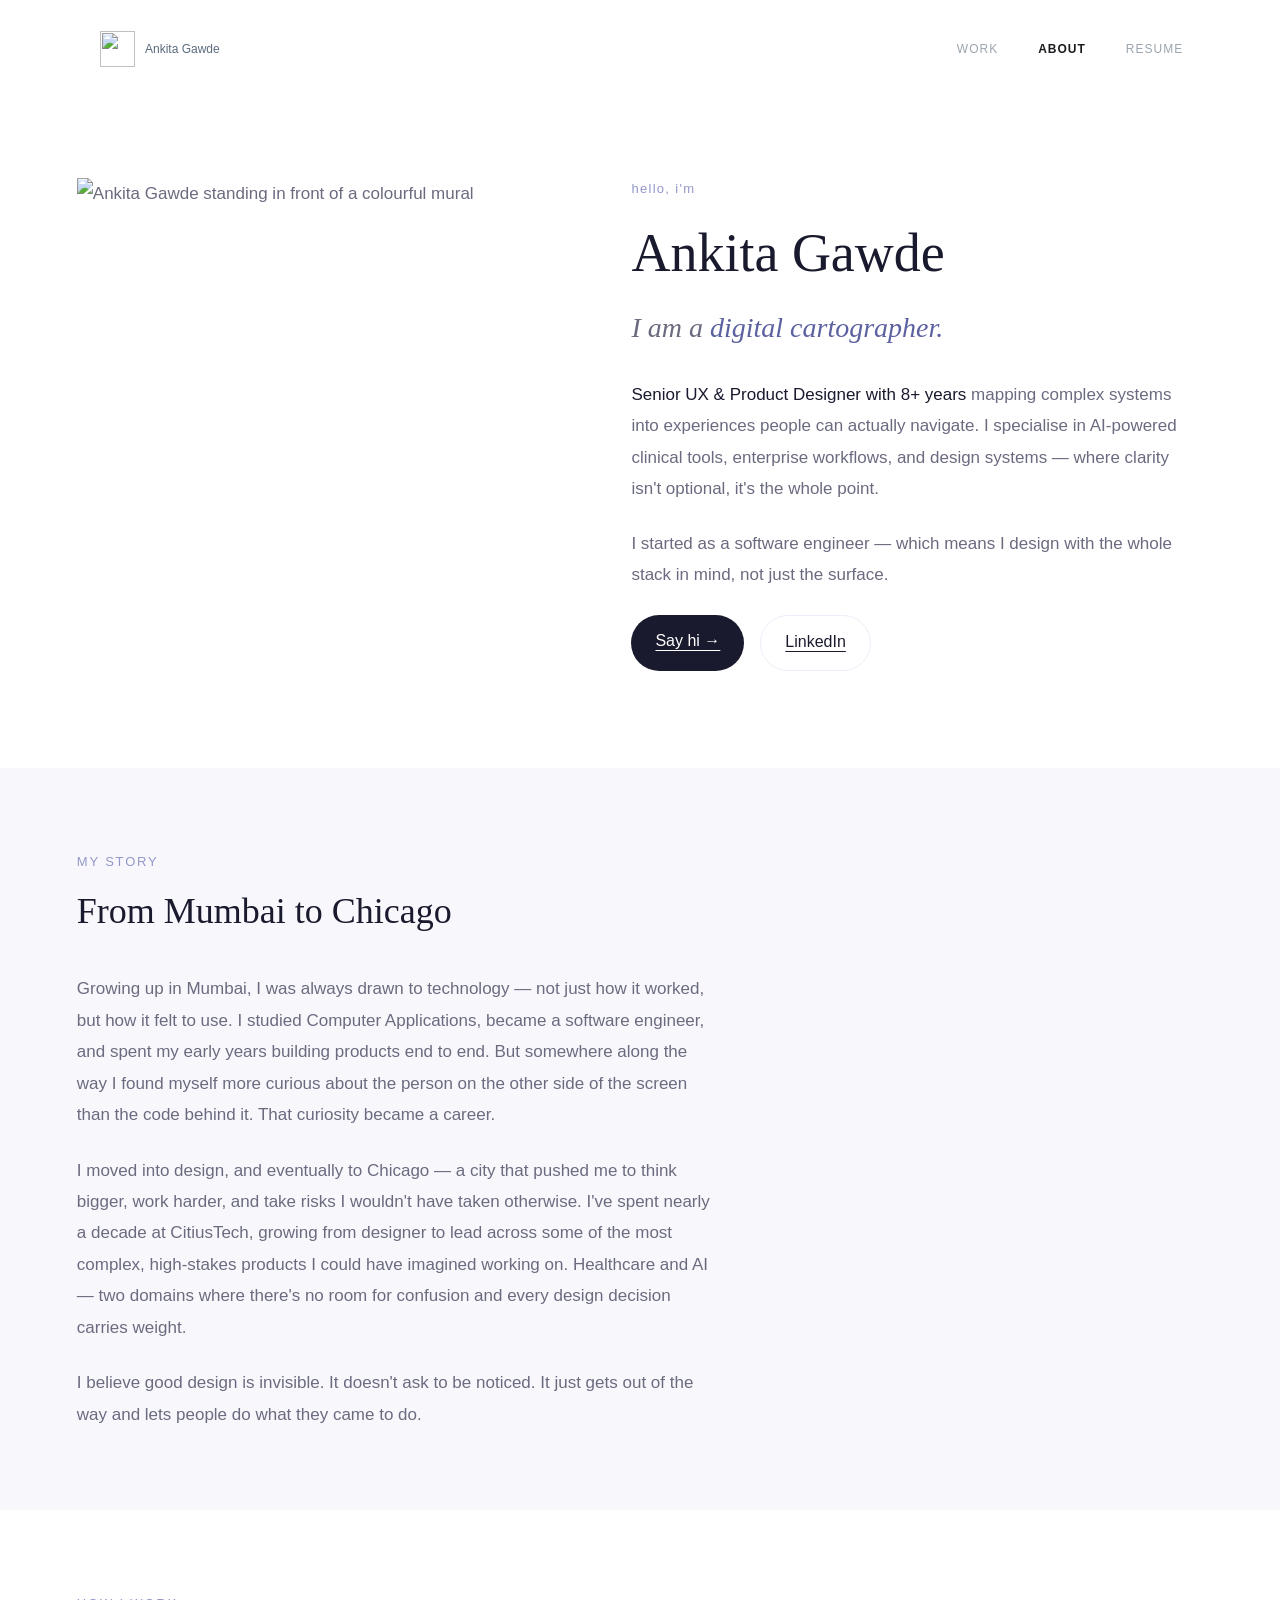
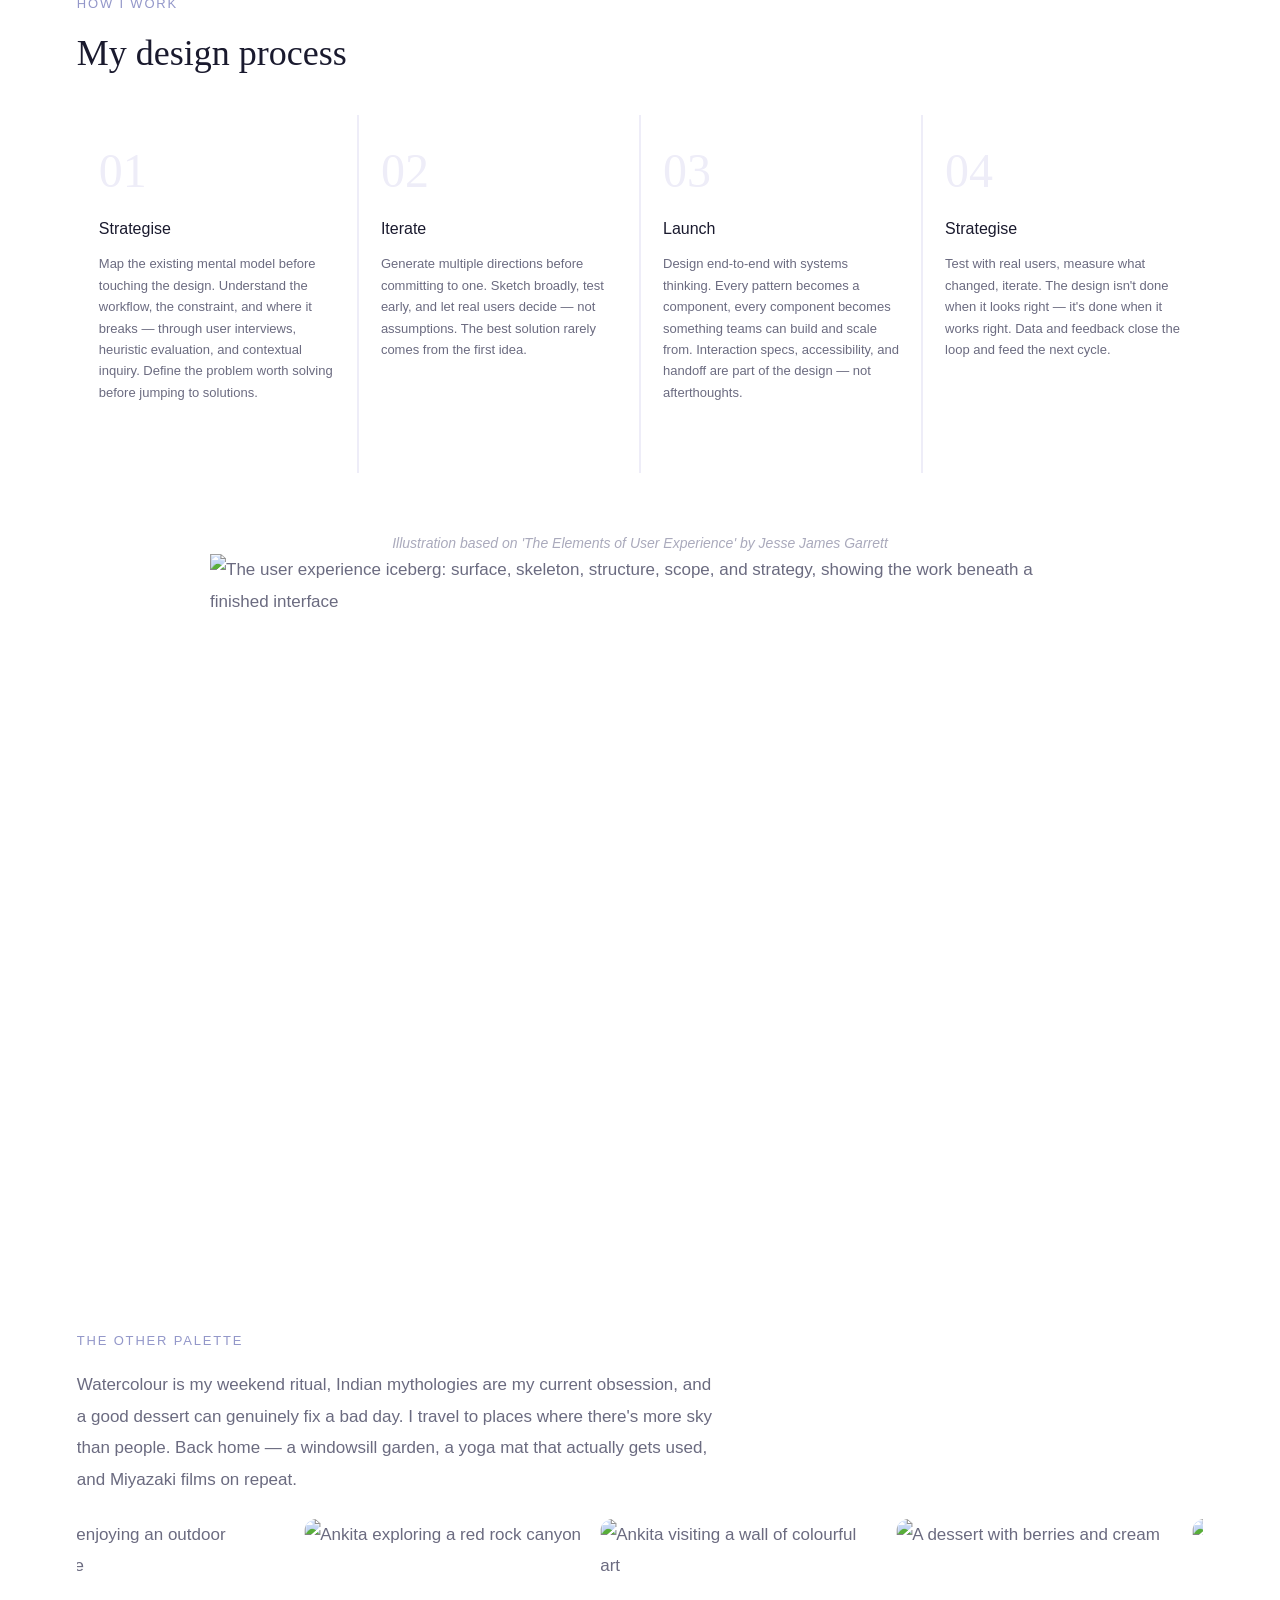
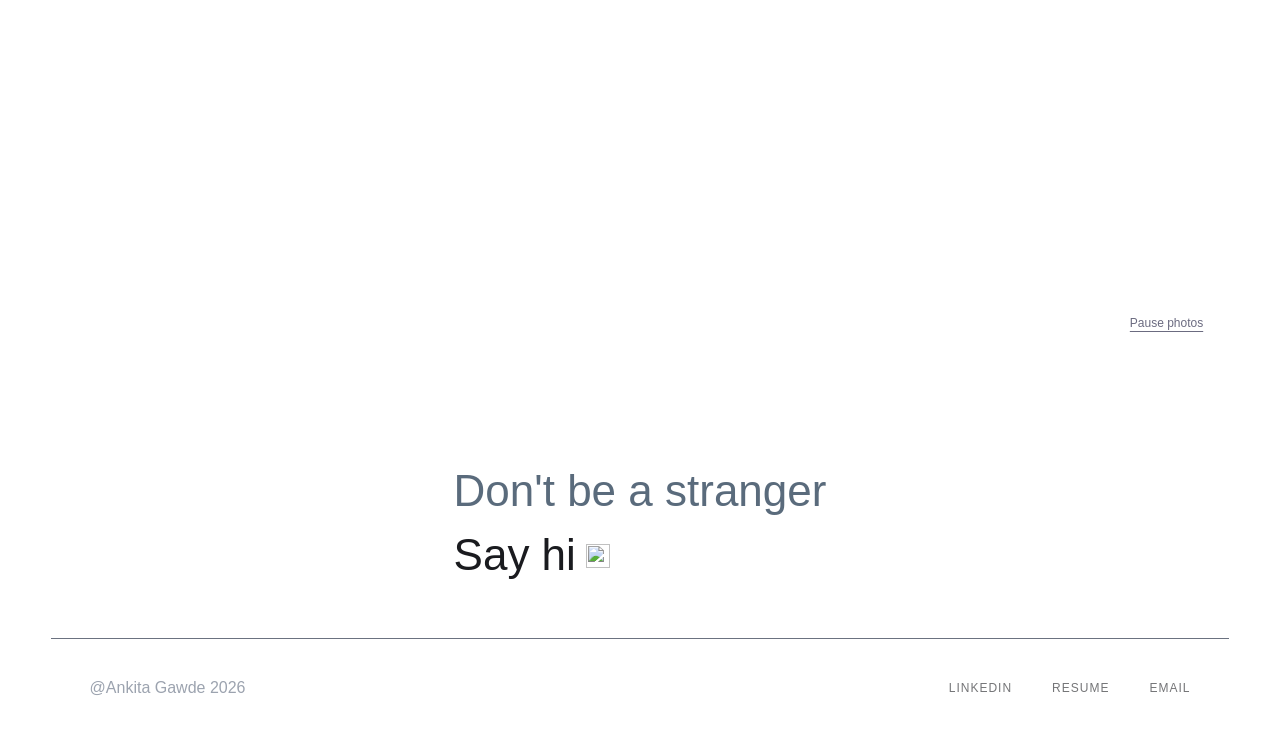
==== index.html @ 6ff8a67a "Add files via upload" ====
<!doctype html>
<html lang="en">
<head>
  <meta charset="utf-8">
  <meta name="viewport" content="width=device-width, initial-scale=1">
  <meta name="description" content="Meet Ankita Gawde, a Senior UX & Product Designer in Chicago mapping complex systems into clear, human experiences.">
  <title>About — Ankita Gawde</title>
  <link rel="icon" href="assets/logo.png">
  <link rel="stylesheet" href="styles.css">
  <script src="script.js" defer></script>
</head>
<body>
  <a class="skip-link" href="#main">Skip to content</a>
  <header class="header">
    <nav class="nav" aria-label="Main navigation">
      <a class="brand" href="https://www.ankitagawde.com/"><img src="assets/logo.png" width="35" height="36" alt=""><span>Ankita Gawde</span></a>
      <button class="menu-toggle" aria-expanded="false" aria-controls="nav-links">Menu <span aria-hidden="true">☰</span></button>
      <div class="nav-links" id="nav-links">
        <a href="https://www.ankitagawde.com/">Work</a>
        <a href="#main" aria-current="page">About</a>
        <a href="assets/ankita-gawde-resume.pdf" target="_blank" rel="noopener">Resume</a>
      </div>
    </nav>
  </header>
  <main id="main">
    <section class="hero" aria-labelledby="name">
      <div class="portrait"><img src="assets/portrait.jpeg" alt="Ankita Gawde standing in front of a colourful mural" width="513" height="489" fetchpriority="high"></div>
      <div class="intro">
        <p class="hello">hello, i'm</p>
        <h1 id="name">Ankita Gawde</h1>
        <p class="tagline">I am a <span>digital cartographer.</span></p>
        <p><strong>Senior UX &amp; Product Designer with 8+ years</strong> mapping complex systems into experiences people can actually navigate. I specialise in AI-powered clinical tools, enterprise workflows, and design systems — where clarity isn't optional, it's the whole point.</p>
        <p>I started as a software engineer — which means I design with the whole stack in mind, not just the surface.</p>
        <div class="buttons"><a class="button primary" href="mailto:ankita.k.gawde@gmail.com">Say hi →</a><a class="button secondary" href="https://www.linkedin.com/in/ankita-gawde/" target="_blank" rel="noopener">LinkedIn</a></div>
      </div>
    </section>
    <section class="story section" aria-labelledby="story-title">
      <p class="eyebrow">My story</p>
      <h2 id="story-title">From Mumbai to Chicago</h2>
      <div class="body-copy">
        <p>Growing up in Mumbai, I was always drawn to technology — not just how it worked, but how it felt to use. I studied Computer Applications, became a software engineer, and spent my early years building products end to end. But somewhere along the way I found myself more curious about the person on the other side of the screen than the code behind it. That curiosity became a career.</p>
        <p>I moved into design, and eventually to Chicago — a city that pushed me to think bigger, work harder, and take risks I wouldn't have taken otherwise. I've spent nearly a decade at CitiusTech, growing from designer to lead across some of the most complex, high-stakes products I could have imagined working on. Healthcare and AI — two domains where there's no room for confusion and every design decision carries weight.</p>
        <p>I believe good design is invisible. It doesn't ask to be noticed. It just gets out of the way and lets people do what they came to do.</p>
      </div>
    </section>
    <section class="process section" aria-labelledby="process-title">
      <p class="eyebrow">How I work</p>
      <h2 id="process-title">My design process</h2>
      <div class="process-grid">
        <article><span class="step-number">01</span><h3>Strategise</h3><p>Map the existing mental model before touching the design. Understand the workflow, the constraint, and where it breaks — through user interviews, heuristic evaluation, and contextual inquiry. Define the problem worth solving before jumping to solutions.</p></article>
        <article><span class="step-number">02</span><h3>Iterate</h3><p>Generate multiple directions before committing to one. Sketch broadly, test early, and let real users decide — not assumptions. The best solution rarely comes from the first idea.</p></article>
        <article><span class="step-number">03</span><h3>Launch</h3><p>Design end-to-end with systems thinking. Every pattern becomes a component, every component becomes something teams can build and scale from. Interaction specs, accessibility, and handoff are part of the design — not afterthoughts.</p></article>
        <article><span class="step-number">04</span><h3>Strategise</h3><p>Test with real users, measure what changed, iterate. The design isn't done when it looks right — it's done when it works right. Data and feedback close the loop and feed the next cycle.</p></article>
      </div>
      <figure class="iceberg"><figcaption>Illustration based on 'The Elements of User Experience' by Jesse James Garrett</figcaption><img src="assets/design-iceberg.png" alt="The user experience iceberg: surface, skeleton, structure, scope, and strategy, showing the work beneath a finished interface" width="860" height="593" loading="lazy"></figure>
    </section>
    <section class="palette section" aria-label="The other palette">
      <div class="imported-spacer" aria-hidden="true"></div>
      <h2 class="eyebrow">The other palette</h2>
      <p class="body-copy">Watercolour is my weekend ritual, Indian mythologies are my current obsession, and a good dessert can genuinely fix a bad day. I travel to places where there's more sky than people. Back home — a windowsill garden, a yoga mat that actually gets used, and Miyazaki films on repeat.</p>
      <div class="gallery" tabindex="0" role="region" aria-label="Personal photo gallery. Scroll horizontally to explore; focus or hover to pause.">
        <div class="gallery-track">
          <div class="gallery-set">
            <img src="assets/gallery-1.jpeg" alt="Ankita enjoying an outdoor adventure" width="280" height="380" loading="lazy">
            <img src="assets/gallery-2.jpeg" alt="Ankita exploring a red rock canyon" width="280" height="380" loading="lazy">
            <img src="assets/gallery-3.jpeg" alt="Ankita visiting a wall of colourful art" width="280" height="380" loading="lazy">
            <img src="assets/gallery-4.jpeg" alt="A dessert with berries and cream" width="280" height="380" loading="lazy">
            <img src="assets/gallery-5.jpeg" alt="A moment from Ankita's travels" width="280" height="380" loading="lazy">
          </div>
        </div>
      </div>
      <button class="gallery-toggle" aria-pressed="false">Pause photos</button>
    </section>
    <section class="contact" aria-labelledby="contact-title"><div><h2 id="contact-title">Don't be a stranger</h2><div class="contact-links"><a href="mailto:ankita.k.gawde@gmail.com">Say hi</a><a class="contact-icon" href="https://www.linkedin.com/in/ankita-gawde/" target="_blank" rel="noopener" aria-label="LinkedIn"><img src="assets/contact-arrow.png" width="24" height="24" alt=""></a></div></div></section>
  </main>
  <footer><p>@Ankita Gawde 2026</p><nav aria-label="Footer"><a href="https://www.linkedin.com/in/ankita-gawde/" target="_blank" rel="noopener">LinkedIn</a><a href="assets/ankita-gawde-resume.pdf" target="_blank" rel="noopener">Resume</a><a href="mailto:ankita.k.gawde@gmail.com">Email</a></nav></footer>
</body>
</html>
---- styles.css ----
@font-face {
  font-family: 'DM Sans';
  font-style: normal;
  font-weight: 400;
  font-display: swap;
  src: url(assets/dm-sans-normal-400.ttf) format('truetype');
}
@font-face {
  font-family: 'DM Sans';
  font-style: normal;
  font-weight: 500;
  font-display: swap;
  src: url(assets/dm-sans-normal-500.ttf) format('truetype');
}
@font-face {
  font-family: 'DM Serif Display';
  font-style: italic;
  font-weight: 400;
  font-display: swap;
  src: url(assets/dm-serif-display-italic-400.ttf) format('truetype');
}
@font-face {
  font-family: 'DM Serif Display';
  font-style: normal;
  font-weight: 400;
  font-display: swap;
  src: url(assets/dm-serif-display-normal-400.ttf) format('truetype');
}
@font-face {
  font-family: 'Montserrat';
  font-style: normal;
  font-weight: 300;
  font-display: swap;
  src: url(assets/montserrat-normal-300.ttf) format('truetype');
}
@font-face {
  font-family: 'Montserrat';
  font-style: normal;
  font-weight: 400;
  font-display: swap;
  src: url(assets/montserrat-normal-400.ttf) format('truetype');
}
@font-face {
  font-family: 'Montserrat';
  font-style: normal;
  font-weight: 500;
  font-display: swap;
  src: url(assets/montserrat-normal-500.ttf) format('truetype');
}
@font-face {
  font-family: 'Montserrat';
  font-style: normal;
  font-weight: 600;
  font-display: swap;
  src: url(assets/montserrat-normal-600.ttf) format('truetype');
}
:root{--heading:#1a1a2e;--body:#6b6b80;--eyebrow:#9397c9;--faint:#eeedf8;--muted:#aaaabc;--panel:#f8f8fc;--nav:#5a6b7c;--page:1300px;--content:1140px}
*{box-sizing:border-box}html{scroll-behavior:smooth}body{margin:0;background:#fff;color:var(--body);font:17px/1.85 'DM Sans',sans-serif}a{color:inherit;text-underline-offset:4px}button{font:inherit;cursor:pointer}img{display:block;max-width:100%}p,h1,h2,h3,figure{margin:0}a,button{touch-action:manipulation}a:focus-visible,button:focus-visible,.gallery:focus-visible{outline:3px solid #5c61a0;outline-offset:5px}.skip-link{position:fixed;top:-70px;left:16px;background:#fff;padding:8px 16px;z-index:20}.skip-link:focus{top:12px}
.header{height:98px}.nav{max-width:var(--content);height:100%;margin:auto;display:flex;align-items:center;justify-content:space-between;font-family:Montserrat,sans-serif}.brand{display:flex;gap:10px;align-items:center;padding:0 23px;text-decoration:none;font-size:12px;color:var(--nav)}.brand img{width:35.17px;height:35.59px}.nav-links{display:flex;align-items:center}.nav-links a{padding:9px 20px;font-size:12px;line-height:20px;letter-spacing:1px;text-transform:uppercase;text-decoration:none;color:var(--nav);opacity:.6;font-weight:500}.nav-links a[aria-current]{color:#1a1b1f;opacity:1;font-weight:600}.nav-links a:hover,footer a:hover{opacity:1;color:#5c61a0}.menu-toggle{display:none}
.hero{max-width:var(--content);margin:auto;padding:92px 0 120px;display:grid;grid-template-columns:45fr 50fr;gap:60px;align-items:center}.portrait{aspect-ratio:513/508.64;display:flex;align-items:center}.portrait img{width:100%;height:96.07%;object-fit:fill}.hello{color:var(--eyebrow);font:13px/28px Montserrat,sans-serif;letter-spacing:1.3px;margin-bottom:12px}.intro h1{font:400 64px/1.05 'DM Serif Display',serif;color:var(--heading);padding-top:9.5px;margin-bottom:28px;white-space:nowrap}.tagline{font:italic 28px/1.3 'DM Serif Display',serif;margin-bottom:33px}.tagline span{color:#5c61a0}.intro>p:not(.hello):not(.tagline){margin-bottom:23.215px}.intro strong{font-weight:500;color:var(--heading)}.buttons{display:flex;gap:16px;margin-top:24px;font-family:Montserrat,sans-serif}.button{display:inline-flex;padding:12px 24px 14px;border-radius:100px;font-size:16px;line-height:28px;transition:background .2s,transform .2s}.primary{background:var(--heading);color:#fff}.secondary{border:1px solid var(--faint);color:var(--heading)}.button:hover{transform:translateY(-2px);background:#5c61a0;color:white}
.section{max-width:var(--page);margin:0 auto;padding:100px 80px}.eyebrow{font:400 13px/28px 'DM Sans',sans-serif;text-transform:uppercase;letter-spacing:1.82px;color:var(--eyebrow);margin-bottom:14px}h2:not(.eyebrow){font:400 36px/1.2 'DM Serif Display',serif;color:var(--heading);margin-bottom:40px}.body-copy{max-width:640px}.body-copy p{margin-bottom:24px}.body-copy p:last-child{margin-bottom:0}.story{background:var(--panel)}.story .body-copy{min-height:456px}.process-grid{display:grid;grid-template-columns:repeat(4,minmax(0,1fr));gap:2px;background:var(--faint);margin-bottom:60px}.process-grid article{background:white;padding:40px 32px;min-height:358px}.step-number{display:block;font:400 48px/1 'DM Serif Display',serif;color:var(--faint);margin-bottom:20px}.process-grid h3{font:400 16px/28px 'DM Sans',sans-serif;color:var(--heading);margin-bottom:10px}.process-grid p{font-size:13px;line-height:21.45px}.iceberg figcaption{font-size:14px;font-style:italic;line-height:21px;color:var(--muted);text-align:center}.iceberg img{width:860px;max-width:calc(100% - 240px);height:auto;margin-left:120px}.palette .imported-spacer{height:20px}.palette .body-copy{margin-bottom:24px}.gallery{overflow-x:auto;scrollbar-width:none;height:380px}.gallery::-webkit-scrollbar{display:none}.gallery-track{display:flex;gap:16px;width:max-content;animation:marquee 60s linear infinite;transform:translateX(-68.54px)}.gallery-set{display:flex;gap:16px}.gallery img{width:280px;height:380px;border-radius:12px;object-fit:cover;flex:none}.gallery-set img:first-child{object-position:center}.gallery:hover .gallery-track,.gallery:focus-within .gallery-track,.gallery.is-paused .gallery-track{animation-play-state:paused}.gallery-toggle{display:block;margin:10px 0 -37px auto;border:0;background:transparent;color:var(--body);font-size:12px;padding:3px 0;text-decoration:underline;text-underline-offset:4px}@keyframes marquee{from{transform:translateX(-68.54px)}to{transform:translateX(calc(-50% - 76.54px))}}
.contact{max-width:var(--page);margin:auto;display:flex;justify-content:center;padding:80px 24px 60px}.contact h2:not(.eyebrow){font:300 44px/62px Montserrat,sans-serif;color:var(--nav);margin:0}.contact-links{display:flex;align-items:end;margin-top:10px}.contact-links>a:first-child{font:400 44px/46px Montserrat,sans-serif;color:#1a1b1f;text-decoration:none}.contact-links>a:hover{color:#5c61a0}.contact-icon{width:44px;height:44px;display:grid;place-items:center}.contact-icon img{width:24px;height:24px}footer{max-width:var(--page);margin:auto;border-top:1px solid #6b7280;padding:40px 50px;display:flex;align-items:center;justify-content:space-between;font-family:Montserrat,sans-serif}footer p{font-size:16px;line-height:28px;color:#9ca3af}footer nav{display:flex;gap:40px}footer a{font-size:12px;line-height:20px;letter-spacing:1px;text-transform:uppercase;text-decoration:none;opacity:.6;color:#1a1b1f}
@media(min-width:1600px){.story{position:relative;left:80px}}
@media(max-width:1300px){.nav,.hero{margin-left:6%;margin-right:6%}.section{padding:80px 6%}.hero{gap:40px;padding-top:70px;padding-bottom:90px}.intro h1{font-size:54px}.process-grid article{padding:32px 22px}.iceberg img{max-width:90%;margin:0 auto}footer{margin:0 4%;padding:35px 3%}}
@media(max-width:900px){.hero{grid-template-columns:1fr 1fr;gap:32px}.intro h1{font-size:42px;white-space:normal}.tagline{font-size:23px;margin-bottom:22px}.intro{font-size:15px}.hero .buttons{flex-wrap:wrap;margin-top:18px}.button{padding:10px 18px;font-size:14px}.process-grid{grid-template-columns:repeat(2,minmax(0,1fr))}.process-grid article{min-height:280px}.story .body-copy{min-height:0}.section{padding-top:70px;padding-bottom:70px}.contact h2:not(.eyebrow){font-size:36px}.contact-links>a:first-child{font-size:36px}}
@media(max-width:600px){.header{height:80px}.nav{position:relative}.brand{padding:0;font-size:12px}.menu-toggle{display:flex;align-items:center;gap:10px;font:12px Montserrat,sans-serif;text-transform:uppercase;letter-spacing:1px;border:1px solid var(--faint);border-radius:30px;background:#fff;color:var(--heading);padding:10px 14px}.nav-links{display:none;position:absolute;top:70px;right:0;left:0;z-index:10;flex-direction:column;align-items:stretch;background:#fff;border:1px solid var(--faint);box-shadow:0 12px 24px #1a1a2e0a;padding:12px}.nav-links.is-open{display:flex}.nav-links a{padding:16px}.hero{grid-template-columns:1fr;padding-top:32px;padding-bottom:60px;gap:32px}.portrait{max-width:420px;width:100%;margin:auto}.intro{font-size:17px}.intro h1{font-size:48px;margin-bottom:20px}.hello{margin-bottom:6px}.tagline{font-size:25px;margin-bottom:26px}.section{padding:56px 6%}h2:not(.eyebrow){font-size:32px;margin-bottom:28px}.process-grid{grid-template-columns:1fr;margin-bottom:40px}.process-grid article{min-height:0;padding:28px 24px}.process-grid p{font-size:14px;line-height:1.75}.iceberg figcaption{font-size:12px;margin-bottom:12px}.iceberg img{max-width:100%;width:100%}.gallery,.gallery img{height:320px}.gallery img{width:236px}.palette .imported-spacer{height:0}.contact{padding:60px 6%}.contact h2:not(.eyebrow){font-size:30px;line-height:1.4}.contact-links>a:first-child{font-size:32px}footer{padding:28px 2%;align-items:flex-start;gap:20px;flex-direction:column}footer p{font-size:14px}footer nav{gap:28px}}
@media(prefers-reduced-motion:reduce){html{scroll-behavior:auto}.gallery-track{animation:none;transform:none}.button{transition:none}}
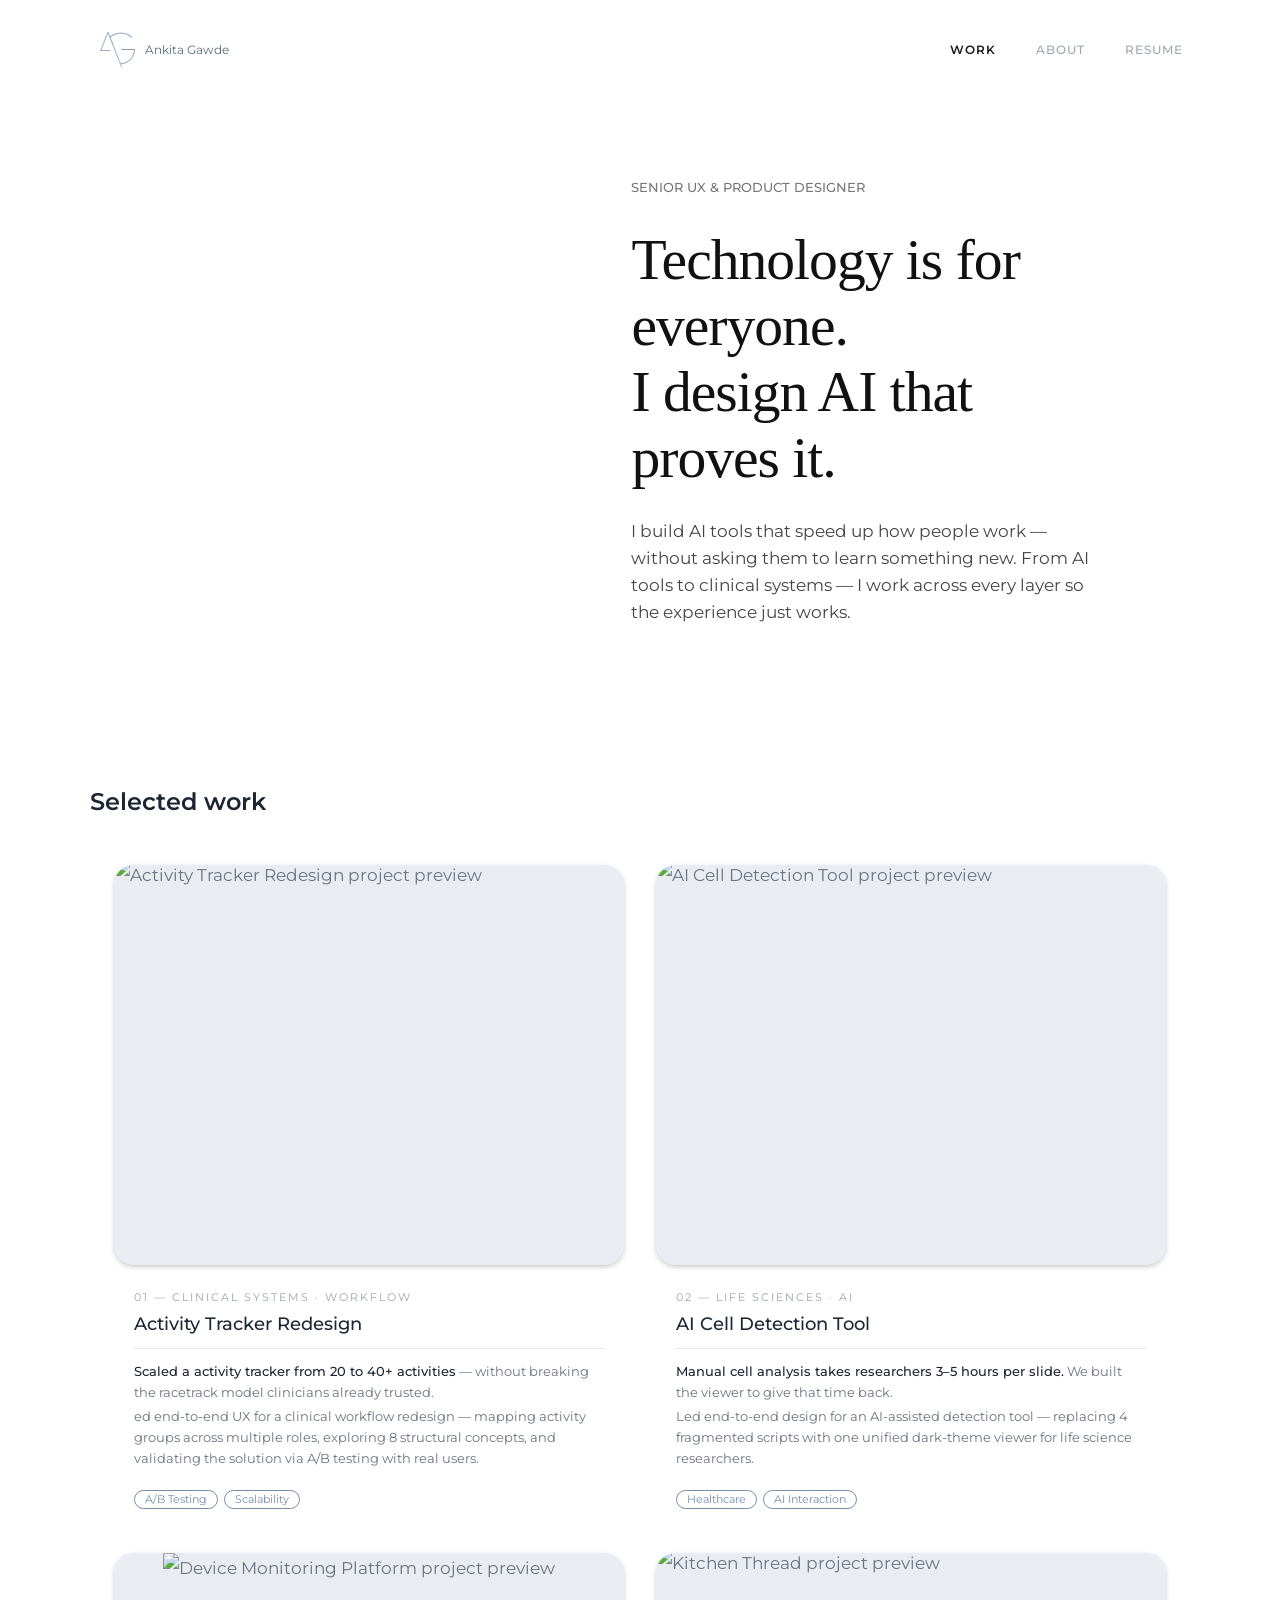
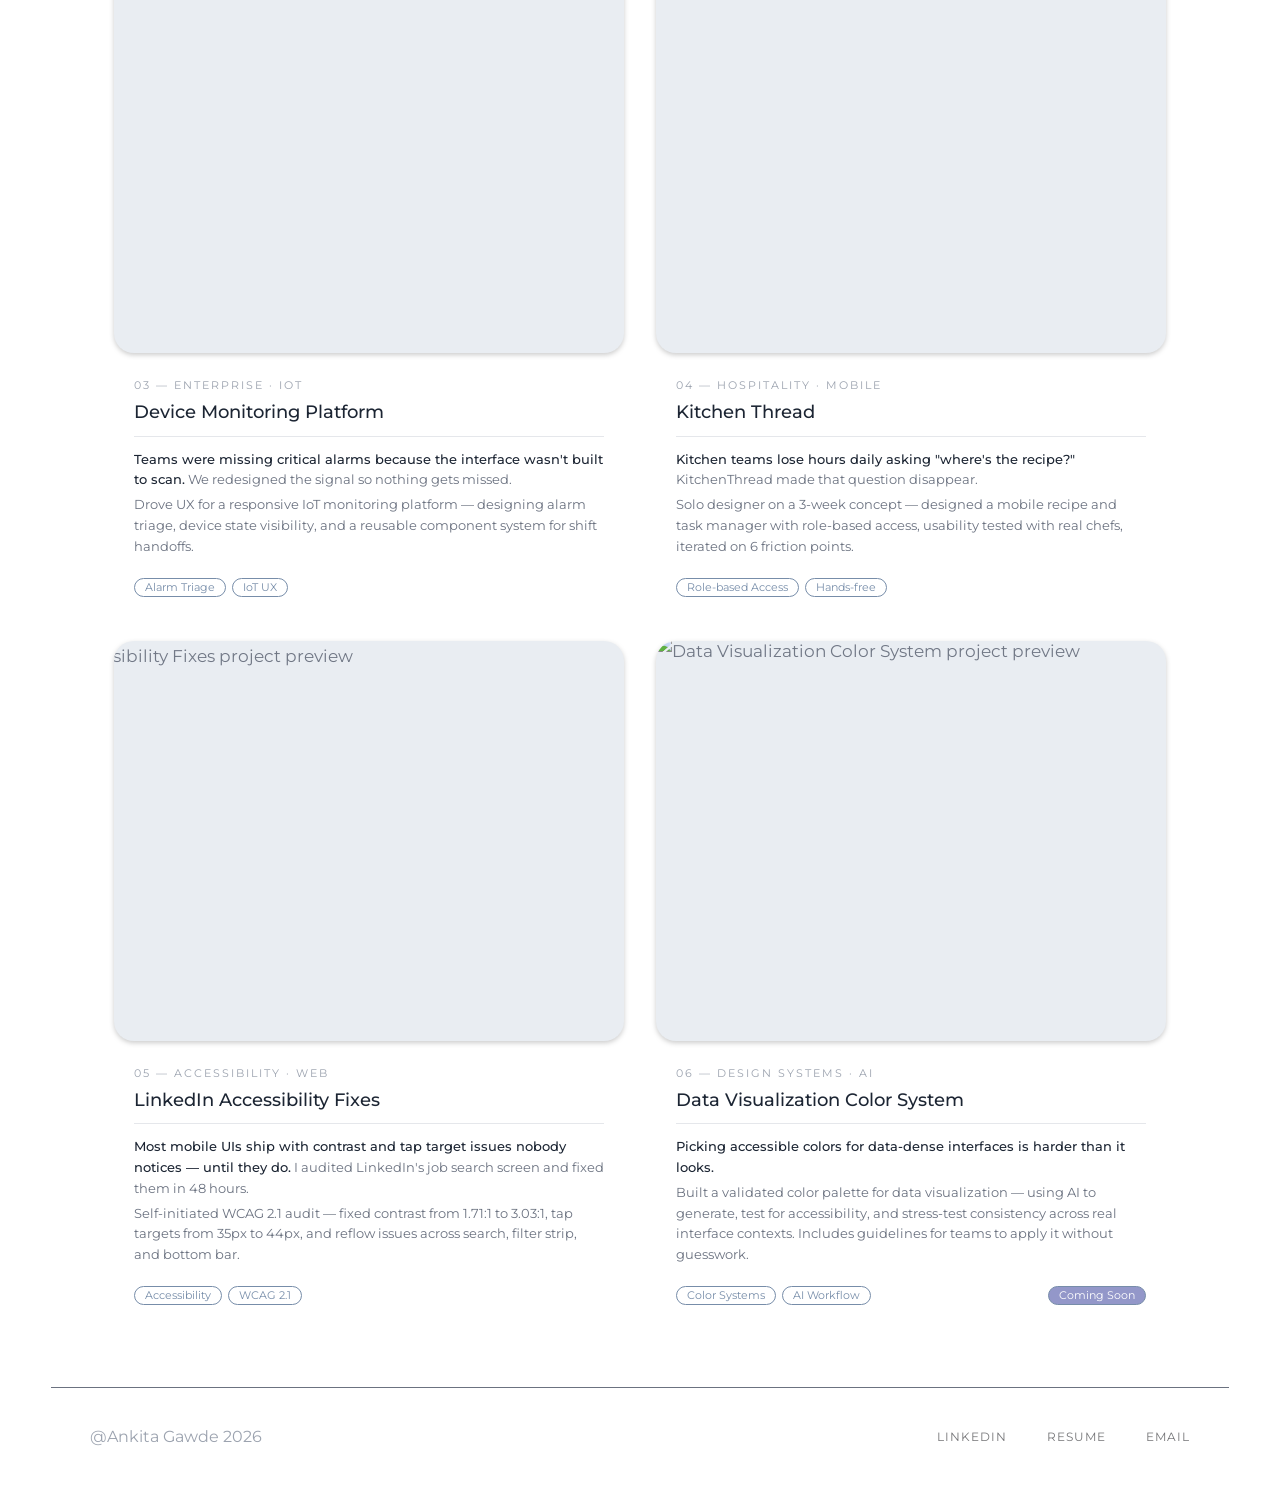
==== commit 935d70e5: "Add all portfolio pages" ====
--- a/index.html
+++ b/index.html
@@ -1,78 +1,33 @@
 <!doctype html>
-<html lang="en">
-<head>
-  <meta charset="utf-8">
-  <meta name="viewport" content="width=device-width, initial-scale=1">
-  <meta name="description" content="Meet Ankita Gawde, a Senior UX & Product Designer in Chicago mapping complex systems into clear, human experiences.">
-  <title>About — Ankita Gawde</title>
-  <link rel="icon" href="assets/logo.png">
-  <link rel="stylesheet" href="styles.css">
-  <script src="script.js" defer></script>
-</head>
-<body>
-  <a class="skip-link" href="#main">Skip to content</a>
-  <header class="header">
+<html lang="en"><head><meta charset="utf-8"><meta name="viewport" content="width=device-width, initial-scale=1"><meta name="description" content="Ankita Gawde — Senior UX & Product Designer. Selected work across AI, clinical systems, enterprise workflows, and accessibility."><title>Ankita Gawde — UX & Product Designer</title><link rel="icon" href="assets/logo.png"><link rel="stylesheet" href="styles.css"><link rel="stylesheet" href="home.css"><script src="script.js" defer></script></head>
+<body class="home-page"><a class="skip-link" href="#main">Skip to content</a><header class="header">
     <nav class="nav" aria-label="Main navigation">
-      <a class="brand" href="https://www.ankitagawde.com/"><img src="assets/logo.png" width="35" height="36" alt=""><span>Ankita Gawde</span></a>
+      <a class="brand" href="index.html"><img src="assets/logo.png" width="35" height="36" alt=""><span>Ankita Gawde</span></a>
       <button class="menu-toggle" aria-expanded="false" aria-controls="nav-links">Menu <span aria-hidden="true">☰</span></button>
       <div class="nav-links" id="nav-links">
-        <a href="https://www.ankitagawde.com/">Work</a>
-        <a href="#main" aria-current="page">About</a>
+        <a href="index.html" aria-current="page">Work</a>
+        <a href="about-ankita-gawde.html">About</a>
         <a href="assets/ankita-gawde-resume.pdf" target="_blank" rel="noopener">Resume</a>
       </div>
     </nav>
   </header>
-  <main id="main">
-    <section class="hero" aria-labelledby="name">
-      <div class="portrait"><img src="assets/portrait.jpeg" alt="Ankita Gawde standing in front of a colourful mural" width="513" height="489" fetchpriority="high"></div>
-      <div class="intro">
-        <p class="hello">hello, i'm</p>
-        <h1 id="name">Ankita Gawde</h1>
-        <p class="tagline">I am a <span>digital cartographer.</span></p>
-        <p><strong>Senior UX &amp; Product Designer with 8+ years</strong> mapping complex systems into experiences people can actually navigate. I specialise in AI-powered clinical tools, enterprise workflows, and design systems — where clarity isn't optional, it's the whole point.</p>
-        <p>I started as a software engineer — which means I design with the whole stack in mind, not just the surface.</p>
-        <div class="buttons"><a class="button primary" href="mailto:ankita.k.gawde@gmail.com">Say hi →</a><a class="button secondary" href="https://www.linkedin.com/in/ankita-gawde/" target="_blank" rel="noopener">LinkedIn</a></div>
-      </div>
-    </section>
-    <section class="story section" aria-labelledby="story-title">
-      <p class="eyebrow">My story</p>
-      <h2 id="story-title">From Mumbai to Chicago</h2>
-      <div class="body-copy">
-        <p>Growing up in Mumbai, I was always drawn to technology — not just how it worked, but how it felt to use. I studied Computer Applications, became a software engineer, and spent my early years building products end to end. But somewhere along the way I found myself more curious about the person on the other side of the screen than the code behind it. That curiosity became a career.</p>
-        <p>I moved into design, and eventually to Chicago — a city that pushed me to think bigger, work harder, and take risks I wouldn't have taken otherwise. I've spent nearly a decade at CitiusTech, growing from designer to lead across some of the most complex, high-stakes products I could have imagined working on. Healthcare and AI — two domains where there's no room for confusion and every design decision carries weight.</p>
-        <p>I believe good design is invisible. It doesn't ask to be noticed. It just gets out of the way and lets people do what they came to do.</p>
-      </div>
-    </section>
-    <section class="process section" aria-labelledby="process-title">
-      <p class="eyebrow">How I work</p>
-      <h2 id="process-title">My design process</h2>
-      <div class="process-grid">
-        <article><span class="step-number">01</span><h3>Strategise</h3><p>Map the existing mental model before touching the design. Understand the workflow, the constraint, and where it breaks — through user interviews, heuristic evaluation, and contextual inquiry. Define the problem worth solving before jumping to solutions.</p></article>
-        <article><span class="step-number">02</span><h3>Iterate</h3><p>Generate multiple directions before committing to one. Sketch broadly, test early, and let real users decide — not assumptions. The best solution rarely comes from the first idea.</p></article>
-        <article><span class="step-number">03</span><h3>Launch</h3><p>Design end-to-end with systems thinking. Every pattern becomes a component, every component becomes something teams can build and scale from. Interaction specs, accessibility, and handoff are part of the design — not afterthoughts.</p></article>
-        <article><span class="step-number">04</span><h3>Strategise</h3><p>Test with real users, measure what changed, iterate. The design isn't done when it looks right — it's done when it works right. Data and feedback close the loop and feed the next cycle.</p></article>
-      </div>
-      <figure class="iceberg"><figcaption>Illustration based on 'The Elements of User Experience' by Jesse James Garrett</figcaption><img src="assets/design-iceberg.png" alt="The user experience iceberg: surface, skeleton, structure, scope, and strategy, showing the work beneath a finished interface" width="860" height="593" loading="lazy"></figure>
-    </section>
-    <section class="palette section" aria-label="The other palette">
-      <div class="imported-spacer" aria-hidden="true"></div>
-      <h2 class="eyebrow">The other palette</h2>
-      <p class="body-copy">Watercolour is my weekend ritual, Indian mythologies are my current obsession, and a good dessert can genuinely fix a bad day. I travel to places where there's more sky than people. Back home — a windowsill garden, a yoga mat that actually gets used, and Miyazaki films on repeat.</p>
-      <div class="gallery" tabindex="0" role="region" aria-label="Personal photo gallery. Scroll horizontally to explore; focus or hover to pause.">
-        <div class="gallery-track">
-          <div class="gallery-set">
-            <img src="assets/gallery-1.jpeg" alt="Ankita enjoying an outdoor adventure" width="280" height="380" loading="lazy">
-            <img src="assets/gallery-2.jpeg" alt="Ankita exploring a red rock canyon" width="280" height="380" loading="lazy">
-            <img src="assets/gallery-3.jpeg" alt="Ankita visiting a wall of colourful art" width="280" height="380" loading="lazy">
-            <img src="assets/gallery-4.jpeg" alt="A dessert with berries and cream" width="280" height="380" loading="lazy">
-            <img src="assets/gallery-5.jpeg" alt="A moment from Ankita's travels" width="280" height="380" loading="lazy">
-          </div>
-        </div>
-      </div>
-      <button class="gallery-toggle" aria-pressed="false">Pause photos</button>
-    </section>
-    <section class="contact" aria-labelledby="contact-title"><div><h2 id="contact-title">Don't be a stranger</h2><div class="contact-links"><a href="mailto:ankita.k.gawde@gmail.com">Say hi</a><a class="contact-icon" href="https://www.linkedin.com/in/ankita-gawde/" target="_blank" rel="noopener" aria-label="LinkedIn"><img src="assets/contact-arrow.png" width="24" height="24" alt=""></a></div></div></section>
-  </main>
-  <footer><p>@Ankita Gawde 2026</p><nav aria-label="Footer"><a href="https://www.linkedin.com/in/ankita-gawde/" target="_blank" rel="noopener">LinkedIn</a><a href="assets/ankita-gawde-resume.pdf" target="_blank" rel="noopener">Resume</a><a href="mailto:ankita.k.gawde@gmail.com">Email</a></nav></footer>
-</body>
-</html>
+<main id="main"><section class="home-intro" aria-labelledby="home-title"><div class="home-intro-grid"><div class="home-intro-copy"><p class="home-role">SENIOR UX &amp; PRODUCT DESIGNER</p><h1 id="home-title">Technology is for<br>everyone.<br>I design AI that<br>proves it.</h1><p class="home-description">I build AI tools that speed up how people work — without asking them to learn something new. From AI tools to clinical systems — I work across every layer so the experience just works.</p></div></div></section>
+<section class="selected-work" aria-labelledby="work-title"><h2 id="work-title">Selected work</h2><div class="projects-grid"><a class="project-card project-activity" href="activity-tracker-redesign.html">
+      <div class="project-media"><img src="assets/project-activity.png" alt="Activity Tracker Redesign project preview" width="510" height="400" loading="lazy"></div>
+      <div class="project-copy"><p class="project-category">01 — Clinical Systems · WORKFLOW</p><h3>Activity Tracker Redesign</h3><div class="project-divider"></div><p class="project-stat"><strong>Scaled a activity tracker from 20 to 40+ activities</strong> — without breaking the racetrack model clinicians already trusted.</p><p class="project-description">ed end-to-end UX for a clinical workflow redesign — mapping activity groups across multiple roles, exploring 8 structural concepts, and validating the solution via A/B testing with real users.</p><div class="project-tags"><span>A/B Testing</span><span>Scalability</span></div></div>
+    </a><a class="project-card project-ai" href="ai-cell-detection-tool.html">
+      <div class="project-media"><img src="assets/project-ai.png" alt="AI Cell Detection Tool project preview" width="510" height="400" loading="lazy"></div>
+      <div class="project-copy"><p class="project-category">02 — LIFE SCIENCES · AI</p><h3>AI Cell Detection Tool</h3><div class="project-divider"></div><p class="project-stat"><strong>Manual cell analysis takes researchers 3–5 hours per slide.</strong> We built the viewer to give that time back.</p><p class="project-description">Led end-to-end design for an AI-assisted detection tool — replacing 4 fragmented scripts with one unified dark-theme viewer for life science researchers.</p><div class="project-tags"><span>Healthcare</span><span>AI Interaction</span></div></div>
+    </a><a class="project-card project-device" href="device-monitoring-platform.html">
+      <div class="project-media"><img src="assets/project-device.png" alt="Device Monitoring Platform project preview" width="510" height="400" loading="lazy"></div>
+      <div class="project-copy"><p class="project-category">03 — Enterprise · IOT</p><h3>Device Monitoring Platform</h3><div class="project-divider"></div><p class="project-stat"><strong>Teams were missing critical alarms because the interface wasn&#x27;t built to scan.</strong> We redesigned the signal so nothing gets missed.</p><p class="project-description">Drove UX for a responsive IoT monitoring platform — designing alarm triage, device state visibility, and a reusable component system for shift handoffs.</p><div class="project-tags"><span>Alarm Triage</span><span>IoT UX</span></div></div>
+    </a><a class="project-card project-recipe" href="recipe-management.html">
+      <div class="project-media"><img src="assets/project-recipe.png" alt="Kitchen Thread project preview" width="510" height="400" loading="lazy"></div>
+      <div class="project-copy"><p class="project-category">04 — HOSPITALITY · MObile</p><h3>Kitchen Thread</h3><div class="project-divider"></div><p class="project-stat"><strong>Kitchen teams lose hours daily asking &quot;where&#x27;s the recipe?&quot;</strong> KitchenThread made that question disappear.</p><p class="project-description">Solo designer on a 3-week concept — designed a mobile recipe and task manager with role-based access, usability tested with real chefs, iterated on 6 friction points.</p><div class="project-tags"><span>Role-based Access</span><span>Hands-free</span></div></div>
+    </a><a class="project-card project-linkedin" href="linkedin---accessibility-fixes.html">
+      <div class="project-media"><img src="assets/project-linkedin.png" alt="LinkedIn Accessibility Fixes project preview" width="510" height="400" loading="lazy"></div>
+      <div class="project-copy"><p class="project-category">05 — Accessibility · WEB</p><h3>LinkedIn Accessibility Fixes</h3><div class="project-divider"></div><p class="project-stat"><strong>Most mobile UIs ship with contrast and tap target issues nobody notices — until they do.</strong> I audited LinkedIn&#x27;s job search screen and fixed them in 48 hours.</p><p class="project-description">Self-initiated WCAG 2.1 audit — fixed contrast from 1.71:1 to 3.03:1, tap targets from 35px to 44px, and reflow issues across search, filter strip, and bottom bar.</p><div class="project-tags"><span>Accessibility</span><span>WCAG 2.1</span></div></div>
+    </a><article class="project-card project-palette">
+      <div class="project-media"><img src="assets/project-palette.png" alt="Data Visualization Color System project preview" width="510" height="400" loading="lazy"></div>
+      <div class="project-copy"><p class="project-category">06 — DESIGN SYSTEMS · AI</p><h3>Data Visualization Color System</h3><div class="project-divider"></div><p class="project-stat"><strong>Picking accessible colors for data-dense interfaces is harder than it looks.</strong> </p><p class="project-description">Built a validated color palette for data visualization — using AI to generate, test for accessibility, and stress-test consistency across real interface contexts. Includes guidelines for teams to apply it without guesswork.</p><div class="project-tags"><span>Color Systems</span><span>AI Workflow</span><span class="coming-soon">Coming Soon</span></div></div>
+    </article></div></section></main><footer><p>@Ankita Gawde 2026</p><nav aria-label="Footer"><a href="https://www.linkedin.com/in/ankita-gawde/" target="_blank" rel="noopener">LinkedIn</a><a href="assets/ankita-gawde-resume.pdf" target="_blank" rel="noopener">Resume</a><a href="mailto:ankita.k.gawde@gmail.com">Email</a></nav></footer></body></html>
--- a/styles.css
+++ b/styles.css
@@ -60,6 +60,7 @@
 .hero{max-width:var(--content);margin:auto;padding:92px 0 120px;display:grid;grid-template-columns:45fr 50fr;gap:60px;align-items:center}.portrait{aspect-ratio:513/508.64;display:flex;align-items:center}.portrait img{width:100%;height:96.07%;object-fit:fill}.hello{color:var(--eyebrow);font:13px/28px Montserrat,sans-serif;letter-spacing:1.3px;margin-bottom:12px}.intro h1{font:400 64px/1.05 'DM Serif Display',serif;color:var(--heading);padding-top:9.5px;margin-bottom:28px;white-space:nowrap}.tagline{font:italic 28px/1.3 'DM Serif Display',serif;margin-bottom:33px}.tagline span{color:#5c61a0}.intro>p:not(.hello):not(.tagline){margin-bottom:23.215px}.intro strong{font-weight:500;color:var(--heading)}.buttons{display:flex;gap:16px;margin-top:24px;font-family:Montserrat,sans-serif}.button{display:inline-flex;padding:12px 24px 14px;border-radius:100px;font-size:16px;line-height:28px;transition:background .2s,transform .2s}.primary{background:var(--heading);color:#fff}.secondary{border:1px solid var(--faint);color:var(--heading)}.button:hover{transform:translateY(-2px);background:#5c61a0;color:white}
 .section{max-width:var(--page);margin:0 auto;padding:100px 80px}.eyebrow{font:400 13px/28px 'DM Sans',sans-serif;text-transform:uppercase;letter-spacing:1.82px;color:var(--eyebrow);margin-bottom:14px}h2:not(.eyebrow){font:400 36px/1.2 'DM Serif Display',serif;color:var(--heading);margin-bottom:40px}.body-copy{max-width:640px}.body-copy p{margin-bottom:24px}.body-copy p:last-child{margin-bottom:0}.story{background:var(--panel)}.story .body-copy{min-height:456px}.process-grid{display:grid;grid-template-columns:repeat(4,minmax(0,1fr));gap:2px;background:var(--faint);margin-bottom:60px}.process-grid article{background:white;padding:40px 32px;min-height:358px}.step-number{display:block;font:400 48px/1 'DM Serif Display',serif;color:var(--faint);margin-bottom:20px}.process-grid h3{font:400 16px/28px 'DM Sans',sans-serif;color:var(--heading);margin-bottom:10px}.process-grid p{font-size:13px;line-height:21.45px}.iceberg figcaption{font-size:14px;font-style:italic;line-height:21px;color:var(--muted);text-align:center}.iceberg img{width:860px;max-width:calc(100% - 240px);height:auto;margin-left:120px}.palette .imported-spacer{height:20px}.palette .body-copy{margin-bottom:24px}.gallery{overflow-x:auto;scrollbar-width:none;height:380px}.gallery::-webkit-scrollbar{display:none}.gallery-track{display:flex;gap:16px;width:max-content;animation:marquee 60s linear infinite;transform:translateX(-68.54px)}.gallery-set{display:flex;gap:16px}.gallery img{width:280px;height:380px;border-radius:12px;object-fit:cover;flex:none}.gallery-set img:first-child{object-position:center}.gallery:hover .gallery-track,.gallery:focus-within .gallery-track,.gallery.is-paused .gallery-track{animation-play-state:paused}.gallery-toggle{display:block;margin:10px 0 -37px auto;border:0;background:transparent;color:var(--body);font-size:12px;padding:3px 0;text-decoration:underline;text-underline-offset:4px}@keyframes marquee{from{transform:translateX(-68.54px)}to{transform:translateX(calc(-50% - 76.54px))}}
 .contact{max-width:var(--page);margin:auto;display:flex;justify-content:center;padding:80px 24px 60px}.contact h2:not(.eyebrow){font:300 44px/62px Montserrat,sans-serif;color:var(--nav);margin:0}.contact-links{display:flex;align-items:end;margin-top:10px}.contact-links>a:first-child{font:400 44px/46px Montserrat,sans-serif;color:#1a1b1f;text-decoration:none}.contact-links>a:hover{color:#5c61a0}.contact-icon{width:44px;height:44px;display:grid;place-items:center}.contact-icon img{width:24px;height:24px}footer{max-width:var(--page);margin:auto;border-top:1px solid #6b7280;padding:40px 50px;display:flex;align-items:center;justify-content:space-between;font-family:Montserrat,sans-serif}footer p{font-size:16px;line-height:28px;color:#9ca3af}footer nav{display:flex;gap:40px}footer a{font-size:12px;line-height:20px;letter-spacing:1px;text-transform:uppercase;text-decoration:none;opacity:.6;color:#1a1b1f}
+.skip-link{opacity:0;clip-path:inset(50%);pointer-events:none}.skip-link:focus{opacity:1;clip-path:none;pointer-events:auto}
 @media(min-width:1600px){.story{position:relative;left:80px}}
 @media(max-width:1300px){.nav,.hero{margin-left:6%;margin-right:6%}.section{padding:80px 6%}.hero{gap:40px;padding-top:70px;padding-bottom:90px}.intro h1{font-size:54px}.process-grid article{padding:32px 22px}.iceberg img{max-width:90%;margin:0 auto}footer{margin:0 4%;padding:35px 3%}}
 @media(max-width:900px){.hero{grid-template-columns:1fr 1fr;gap:32px}.intro h1{font-size:42px;white-space:normal}.tagline{font-size:23px;margin-bottom:22px}.intro{font-size:15px}.hero .buttons{flex-wrap:wrap;margin-top:18px}.button{padding:10px 18px;font-size:14px}.process-grid{grid-template-columns:repeat(2,minmax(0,1fr))}.process-grid article{min-height:280px}.story .body-copy{min-height:0}.section{padding-top:70px;padding-bottom:70px}.contact h2:not(.eyebrow){font-size:36px}.contact-links>a:first-child{font-size:36px}}
--- a/home.css
+++ b/home.css
@@ -0,0 +1,5 @@
+@font-face{font-family:'Playfair Display';src:url('assets/playfair-display.ttf') format('truetype');font-style:normal;font-weight:400;font-display:swap}
+.home-page{font-family:Montserrat,sans-serif;color:#6b7280}.home-page .header{height:100px}.home-intro{max-width:1300px;margin:0 auto;padding:40px 80px 60px}.home-intro-grid{display:grid;grid-template-columns:45fr 50fr;gap:60px;min-height:509px;align-items:center}.home-intro-copy{grid-column:2}.home-role{font-size:16px;line-height:28px;font-weight:500;color:#777;padding:10px 0;margin-bottom:16px;white-space:nowrap}.home-intro h1{font:400 65px/74.75px 'Playfair Display',serif;letter-spacing:-1px;color:#111;margin:0 0 16px;white-space:nowrap}.home-description{font-size:20px;line-height:30px;color:#444;max-width:480px;padding-top:10px}.selected-work{max-width:1300px;margin:0 auto;padding:80px 100px}.selected-work h2{font:600 24px/46px Montserrat,sans-serif;color:#1c2533;margin-bottom:40px}.projects-grid{display:grid;grid-template-columns:repeat(2,minmax(0,1fr));gap:32px;max-width:1052px;margin:auto}.project-card{display:flex;flex-direction:column;text-decoration:none;color:inherit;border-radius:20px;min-width:0}.project-media{height:400px;width:100%;border-radius:20px;overflow:hidden;position:relative;background:#e9edf2;filter:drop-shadow(0 2px 2.5px #0003)}.project-media img{position:absolute;width:100%;height:102.5%;left:0;top:-1.25%;max-width:none}.project-device .project-media img{height:100%;width:80.9%;left:9.55%;top:0}.project-linkedin .project-media img{height:100%;width:156.86%;left:-28.43%;top:0;opacity:.95}.project-palette .project-media img{opacity:.95}.project-copy{padding:12px 20px;margin-top:15px}.project-category{font-size:11px;line-height:13.2px;letter-spacing:2px;text-transform:uppercase;color:#9ca3af;margin-top:-1px;margin-bottom:10px}.project-copy h3{font:500 18px/21.6px Montserrat,sans-serif;color:#1c2533;margin-bottom:12px}.project-divider{height:1px;background:#e5e7eb;margin-bottom:12px}.project-stat{font-size:13px;line-height:20.8px;margin-bottom:4px;min-height:41.59px}.project-stat strong{font-weight:500;color:#1c2533}.project-description{font-size:13px;line-height:20.8px;min-height:78.39px}.project-tags{display:flex;gap:6px;align-items:center;padding-top:5px;flex-wrap:wrap}.project-tags span{border:1px solid #778da9;color:#778da9;border-radius:20px;padding:3px 10px;font-size:11px;line-height:11px;white-space:nowrap}.project-tags .coming-soon{margin-left:auto;background:#9397c9;color:#fff}a.project-card:focus-visible{outline-offset:8px}a.project-card:hover .project-copy h3{text-decoration:underline;text-underline-offset:4px}.home-page footer{margin-top:0}.project-linkedin .project-stat{min-height:62.39px}.project-palette .project-description{min-height:99.19px}
+@media(max-width:1300px){.home-intro{padding-left:6%;padding-right:6%}.home-intro-grid{gap:40px}.home-intro h1{font-size:clamp(42px,4.5vw,65px);line-height:1.15}.home-role{font-size:13px}.home-description{font-size:17px;line-height:1.6}.selected-work{padding:70px 7%}.project-media{height:auto;aspect-ratio:510/400}}
+@media(max-width:900px){.home-intro-grid{grid-template-columns:1fr 1.3fr;gap:24px;min-height:440px}.home-role{font-size:11px;white-space:normal}.home-description{font-size:16px}.selected-work{padding:50px 6%}.project-copy{padding-left:10px;padding-right:10px}.project-category{font-size:10px;letter-spacing:1.2px}.project-copy h3{font-size:17px}.project-description{min-height:0;margin-bottom:16px}.project-stat{min-height:0;margin-bottom:12px}.project-tags .coming-soon{margin-left:0}}
+@media(max-width:600px){.home-page .header{height:80px}.home-intro{padding:40px 6% 48px}.home-intro-grid{display:block;min-height:0}.home-role{font-size:11px;margin-bottom:18px;padding:0}.home-intro h1{font-size:43px;white-space:normal}.home-description{font-size:16px;line-height:1.7;padding-top:4px}.selected-work{padding-top:32px;padding-bottom:56px}.selected-work h2{font-size:22px;margin-bottom:28px}.projects-grid{grid-template-columns:1fr;gap:38px}.project-copy{padding:12px 6px}.project-copy h3{font-size:18px}.project-category{font-size:10px;letter-spacing:1.4px}.project-linkedin .project-stat,.project-palette .project-description{min-height:0}.project-tags{gap:8px}.project-tags span{font-size:11px}}
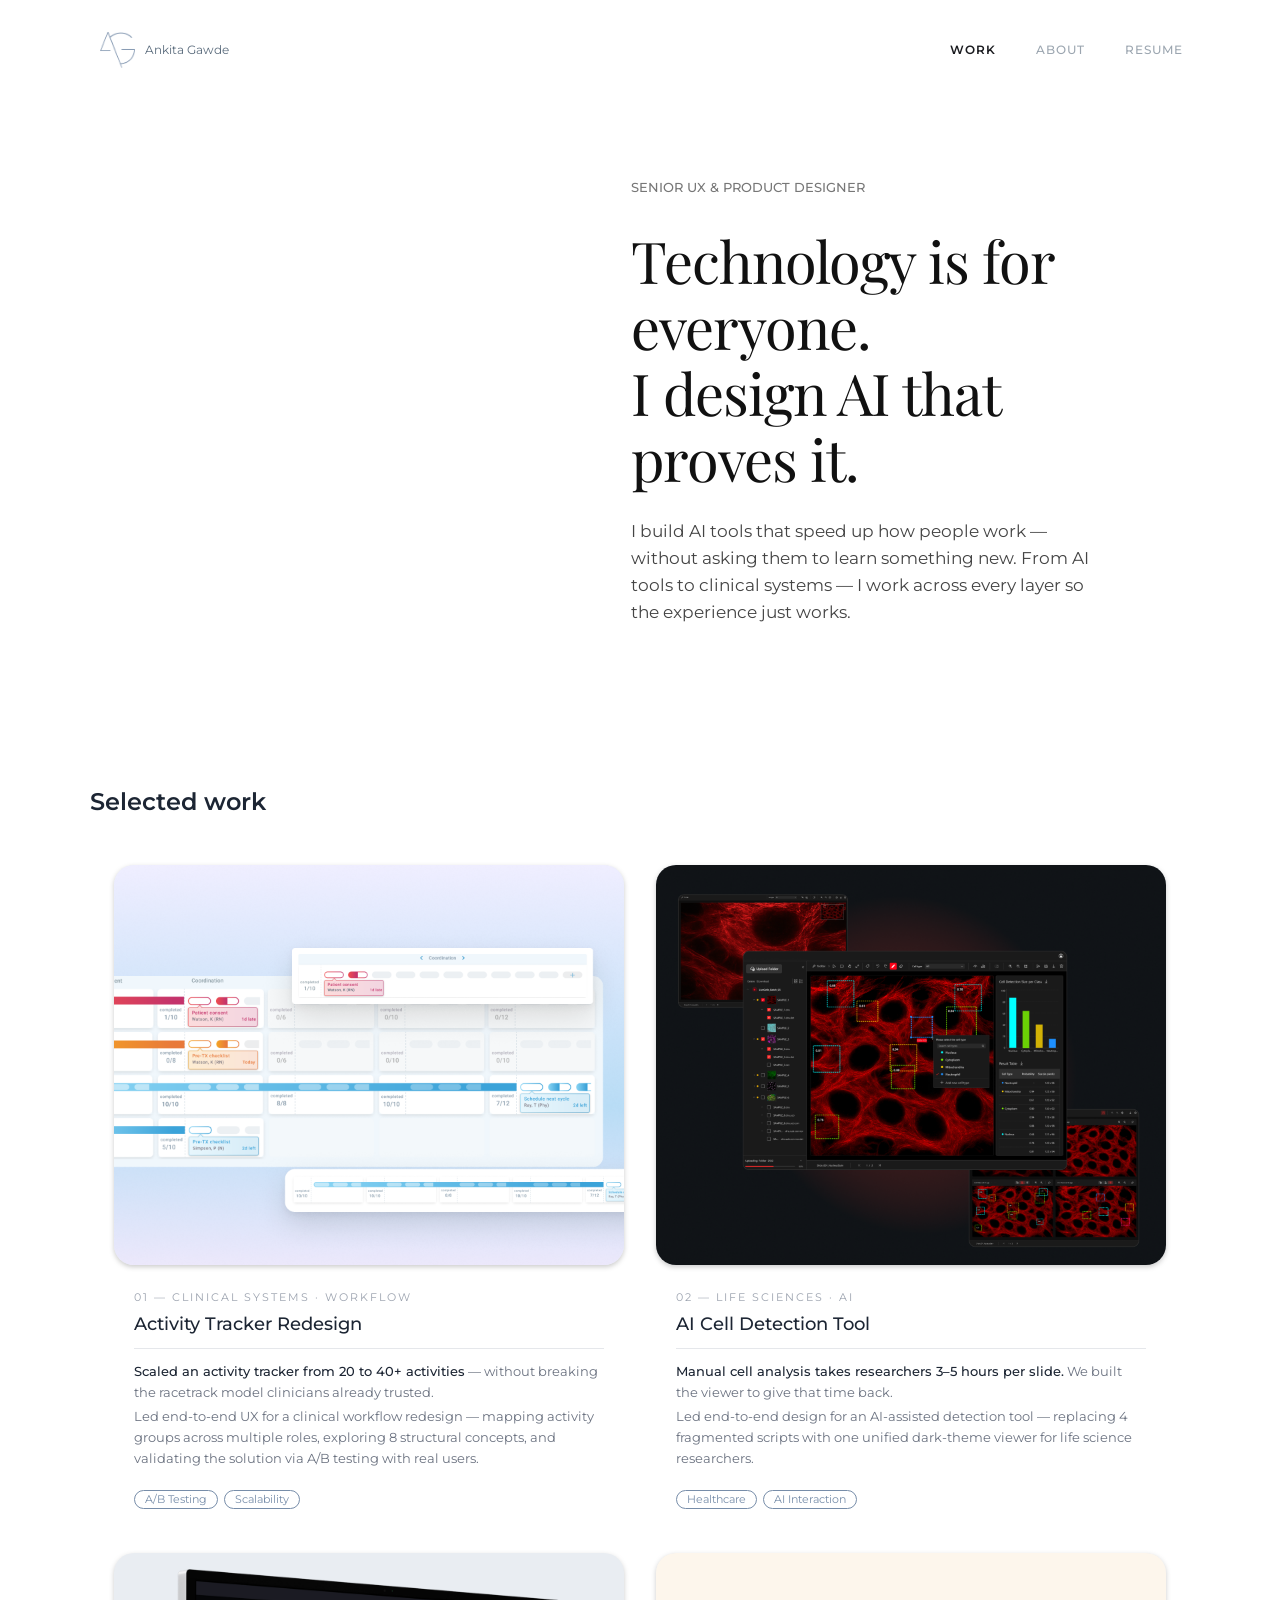
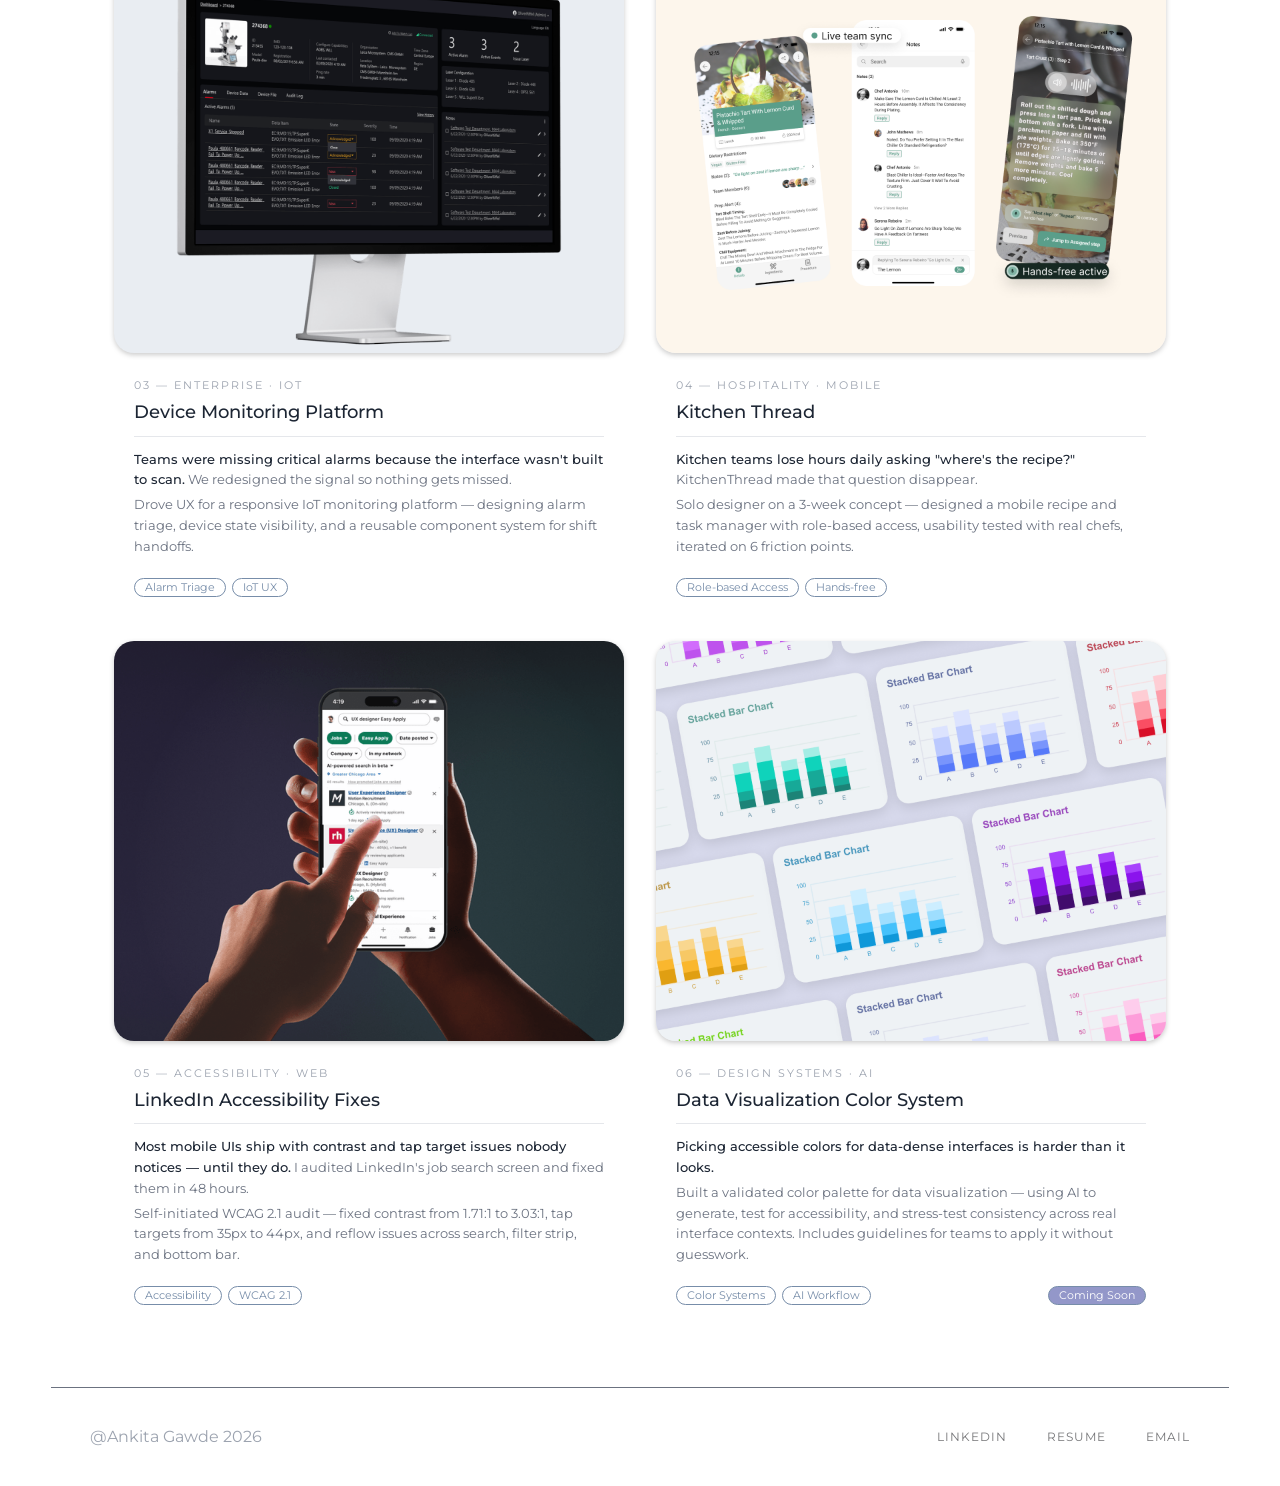
==== commit 71e32518: "changes for index, ai-cell detection tool" ====
--- a/index.html
+++ b/index.html
@@ -14,7 +14,7 @@
 <main id="main"><section class="home-intro" aria-labelledby="home-title"><div class="home-intro-grid"><div class="home-intro-copy"><p class="home-role">SENIOR UX &amp; PRODUCT DESIGNER</p><h1 id="home-title">Technology is for<br>everyone.<br>I design AI that<br>proves it.</h1><p class="home-description">I build AI tools that speed up how people work — without asking them to learn something new. From AI tools to clinical systems — I work across every layer so the experience just works.</p></div></div></section>
 <section class="selected-work" aria-labelledby="work-title"><h2 id="work-title">Selected work</h2><div class="projects-grid"><a class="project-card project-activity" href="activity-tracker-redesign.html">
       <div class="project-media"><img src="assets/project-activity.png" alt="Activity Tracker Redesign project preview" width="510" height="400" loading="lazy"></div>
-      <div class="project-copy"><p class="project-category">01 — Clinical Systems · WORKFLOW</p><h3>Activity Tracker Redesign</h3><div class="project-divider"></div><p class="project-stat"><strong>Scaled a activity tracker from 20 to 40+ activities</strong> — without breaking the racetrack model clinicians already trusted.</p><p class="project-description">ed end-to-end UX for a clinical workflow redesign — mapping activity groups across multiple roles, exploring 8 structural concepts, and validating the solution via A/B testing with real users.</p><div class="project-tags"><span>A/B Testing</span><span>Scalability</span></div></div>
+      <div class="project-copy"><p class="project-category">01 — Clinical Systems · WORKFLOW</p><h3>Activity Tracker Redesign</h3><div class="project-divider"></div><p class="project-stat"><strong>Scaled an activity tracker from 20 to 40+ activities</strong> — without breaking the racetrack model clinicians already trusted.</p><p class="project-description">Led end-to-end UX for a clinical workflow redesign — mapping activity groups across multiple roles, exploring 8 structural concepts, and validating the solution via A/B testing with real users.</p><div class="project-tags"><span>A/B Testing</span><span>Scalability</span></div></div>
     </a><a class="project-card project-ai" href="ai-cell-detection-tool.html">
       <div class="project-media"><img src="assets/project-ai.png" alt="AI Cell Detection Tool project preview" width="510" height="400" loading="lazy"></div>
       <div class="project-copy"><p class="project-category">02 — LIFE SCIENCES · AI</p><h3>AI Cell Detection Tool</h3><div class="project-divider"></div><p class="project-stat"><strong>Manual cell analysis takes researchers 3–5 hours per slide.</strong> We built the viewer to give that time back.</p><p class="project-description">Led end-to-end design for an AI-assisted detection tool — replacing 4 fragmented scripts with one unified dark-theme viewer for life science researchers.</p><div class="project-tags"><span>Healthcare</span><span>AI Interaction</span></div></div>
